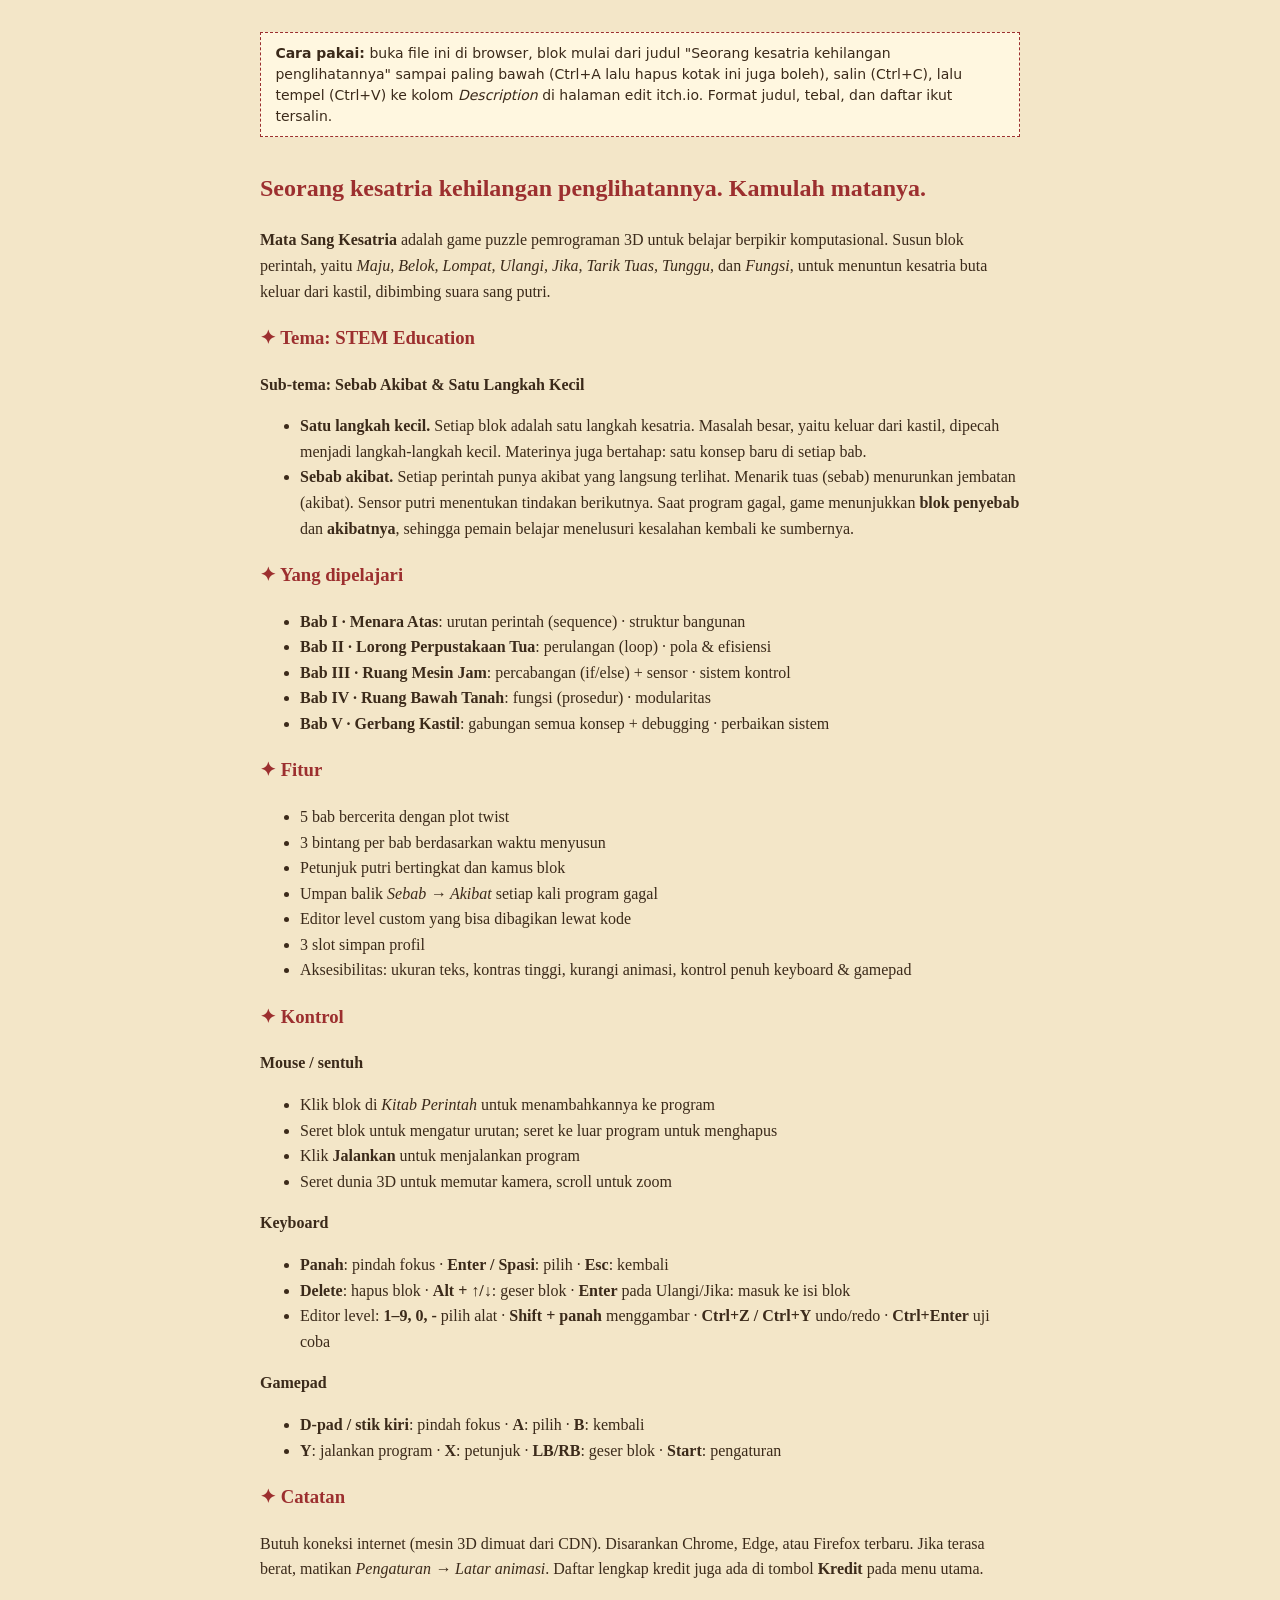
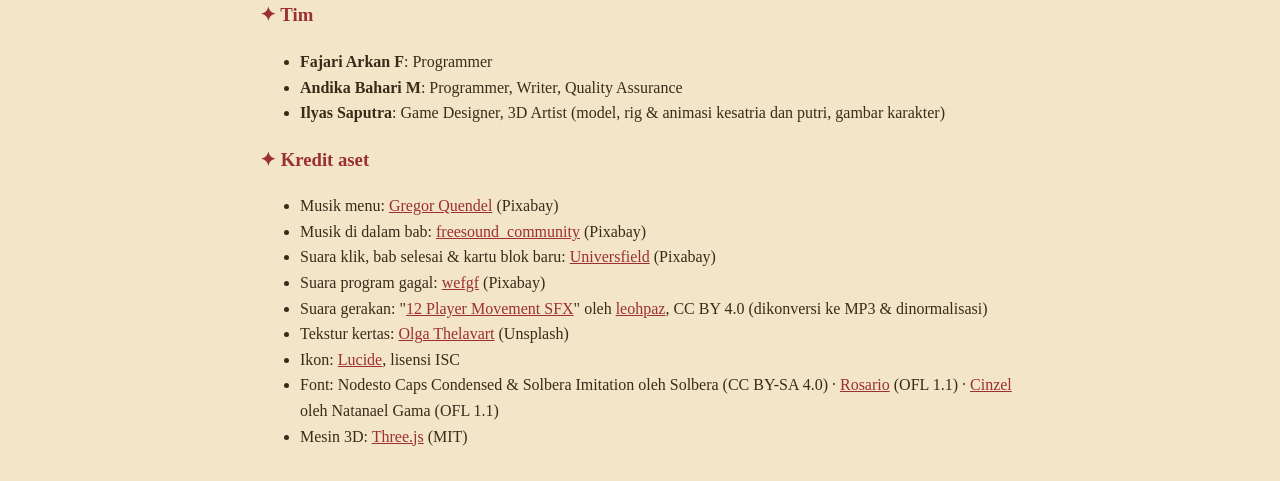
==== docs/itch/description.html @ fca39ca4 "Add itch.io description and image generation script for "Mata Sang Kesatria" - Created a new HTML fi" ====
<!doctype html>
<html lang="id">
<head>
<meta charset="utf-8">
<title>Deskripsi itch.io: Mata Sang Kesatria</title>
<style>
  /* Gaya hanya untuk pratinjau lokal. Saat ditempel ke itch.io, warna & font mengikuti tema halaman. */
  body { max-width: 760px; margin: 2rem auto; padding: 0 1rem; font: 16px/1.6 Georgia, serif; color: #3b2a1a; background: #f3e6c8; }
  .howto { background: #fff7e0; border: 1px dashed #9c2f2f; padding: .6rem .9rem; font: 14px/1.5 system-ui, sans-serif; margin-bottom: 2rem; }
  h2, h3 { color: #9c2f2f; }
  a { color: #9c2f2f; }
</style>
</head>
<body>
<div class="howto">
  <b>Cara pakai:</b> buka file ini di browser, blok mulai dari judul "Seorang kesatria kehilangan penglihatannya" sampai paling bawah (Ctrl+A lalu hapus kotak ini juga boleh), salin (Ctrl+C), lalu tempel (Ctrl+V) ke kolom <i>Description</i> di halaman edit itch.io. Format judul, tebal, dan daftar ikut tersalin.
</div>

<h2>Seorang kesatria kehilangan penglihatannya. Kamulah matanya.</h2>
<p><b>Mata Sang Kesatria</b> adalah game puzzle pemrograman 3D untuk belajar berpikir komputasional. Susun blok perintah, yaitu <i>Maju, Belok, Lompat, Ulangi, Jika, Tarik Tuas, Tunggu,</i> dan <i>Fungsi</i>, untuk menuntun kesatria buta keluar dari kastil, dibimbing suara sang putri.</p>

<h3>✦ Tema: STEM Education</h3>
<p><b>Sub-tema: Sebab Akibat &amp; Satu Langkah Kecil</b></p>
<ul>
  <li><b>Satu langkah kecil.</b> Setiap blok adalah satu langkah kesatria. Masalah besar, yaitu keluar dari kastil, dipecah menjadi langkah-langkah kecil. Materinya juga bertahap: satu konsep baru di setiap bab.</li>
  <li><b>Sebab akibat.</b> Setiap perintah punya akibat yang langsung terlihat. Menarik tuas (sebab) menurunkan jembatan (akibat). Sensor putri menentukan tindakan berikutnya. Saat program gagal, game menunjukkan <b>blok penyebab</b> dan <b>akibatnya</b>, sehingga pemain belajar menelusuri kesalahan kembali ke sumbernya.</li>
</ul>

<h3>✦ Yang dipelajari</h3>
<ul>
  <li><b>Bab I · Menara Atas</b>: urutan perintah (sequence) · struktur bangunan</li>
  <li><b>Bab II · Lorong Perpustakaan Tua</b>: perulangan (loop) · pola &amp; efisiensi</li>
  <li><b>Bab III · Ruang Mesin Jam</b>: percabangan (if/else) + sensor · sistem kontrol</li>
  <li><b>Bab IV · Ruang Bawah Tanah</b>: fungsi (prosedur) · modularitas</li>
  <li><b>Bab V · Gerbang Kastil</b>: gabungan semua konsep + debugging · perbaikan sistem</li>
</ul>

<h3>✦ Fitur</h3>
<ul>
  <li>5 bab bercerita dengan plot twist</li>
  <li>3 bintang per bab berdasarkan waktu menyusun</li>
  <li>Petunjuk putri bertingkat dan kamus blok</li>
  <li>Umpan balik <i>Sebab → Akibat</i> setiap kali program gagal</li>
  <li>Editor level custom yang bisa dibagikan lewat kode</li>
  <li>3 slot simpan profil</li>
  <li>Aksesibilitas: ukuran teks, kontras tinggi, kurangi animasi, kontrol penuh keyboard &amp; gamepad</li>
</ul>

<h3>✦ Kontrol</h3>
<p><b>Mouse / sentuh</b></p>
<ul>
  <li>Klik blok di <i>Kitab Perintah</i> untuk menambahkannya ke program</li>
  <li>Seret blok untuk mengatur urutan; seret ke luar program untuk menghapus</li>
  <li>Klik <b>Jalankan</b> untuk menjalankan program</li>
  <li>Seret dunia 3D untuk memutar kamera, scroll untuk zoom</li>
</ul>
<p><b>Keyboard</b></p>
<ul>
  <li><b>Panah</b>: pindah fokus · <b>Enter / Spasi</b>: pilih · <b>Esc</b>: kembali</li>
  <li><b>Delete</b>: hapus blok · <b>Alt + ↑/↓</b>: geser blok · <b>Enter</b> pada Ulangi/Jika: masuk ke isi blok</li>
  <li>Editor level: <b>1–9, 0, -</b> pilih alat · <b>Shift + panah</b> menggambar · <b>Ctrl+Z / Ctrl+Y</b> undo/redo · <b>Ctrl+Enter</b> uji coba</li>
</ul>
<p><b>Gamepad</b></p>
<ul>
  <li><b>D-pad / stik kiri</b>: pindah fokus · <b>A</b>: pilih · <b>B</b>: kembali</li>
  <li><b>Y</b>: jalankan program · <b>X</b>: petunjuk · <b>LB/RB</b>: geser blok · <b>Start</b>: pengaturan</li>
</ul>

<h3>✦ Catatan</h3>
<p>Butuh koneksi internet (mesin 3D dimuat dari CDN). Disarankan Chrome, Edge, atau Firefox terbaru. Jika terasa berat, matikan <i>Pengaturan → Latar animasi</i>. Daftar lengkap kredit juga ada di tombol <b>Kredit</b> pada menu utama.</p>

<h3>✦ Tim</h3>
<ul>
  <li><b>Fajari Arkan F</b>: Programmer</li>
  <li><b>Andika Bahari M</b>: Programmer, Writer, Quality Assurance</li>
  <li><b>Ilyas Saputra</b>: Game Designer, 3D Artist (model, rig &amp; animasi kesatria dan putri, gambar karakter)</li>
</ul>

<h3>✦ Kredit aset</h3>
<ul>
  <li>Musik menu: <a href="https://pixabay.com/users/gregorquendel-19912121/">Gregor Quendel</a> (Pixabay)</li>
  <li>Musik di dalam bab: <a href="https://pixabay.com/users/freesound_community-46691455/">freesound_community</a> (Pixabay)</li>
  <li>Suara klik, bab selesai &amp; kartu blok baru: <a href="https://pixabay.com/users/universfield-28281460/">Universfield</a> (Pixabay)</li>
  <li>Suara program gagal: <a href="https://pixabay.com/users/wefgf-52753747/">wefgf</a> (Pixabay)</li>
  <li>Suara gerakan: "<a href="https://opengameart.org/content/12-player-movement-sfx">12 Player Movement SFX</a>" oleh <a href="https://opengameart.org/users/leohpaz">leohpaz</a>, CC BY 4.0 (dikonversi ke MP3 &amp; dinormalisasi)</li>
  <li>Tekstur kertas: <a href="https://unsplash.com/@olga_o">Olga Thelavart</a> (Unsplash)</li>
  <li>Ikon: <a href="https://lucide.dev">Lucide</a>, lisensi ISC</li>
  <li>Font: Nodesto Caps Condensed &amp; Solbera Imitation oleh Solbera (CC BY-SA 4.0) · <a href="https://github.com/Omnibus-Type/Rosario">Rosario</a> (OFL 1.1) · <a href="https://fonts.google.com/specimen/Cinzel">Cinzel</a> oleh Natanael Gama (OFL 1.1)</li>
  <li>Mesin 3D: <a href="https://threejs.org">Three.js</a> (MIT)</li>
</ul>
</body>
</html>
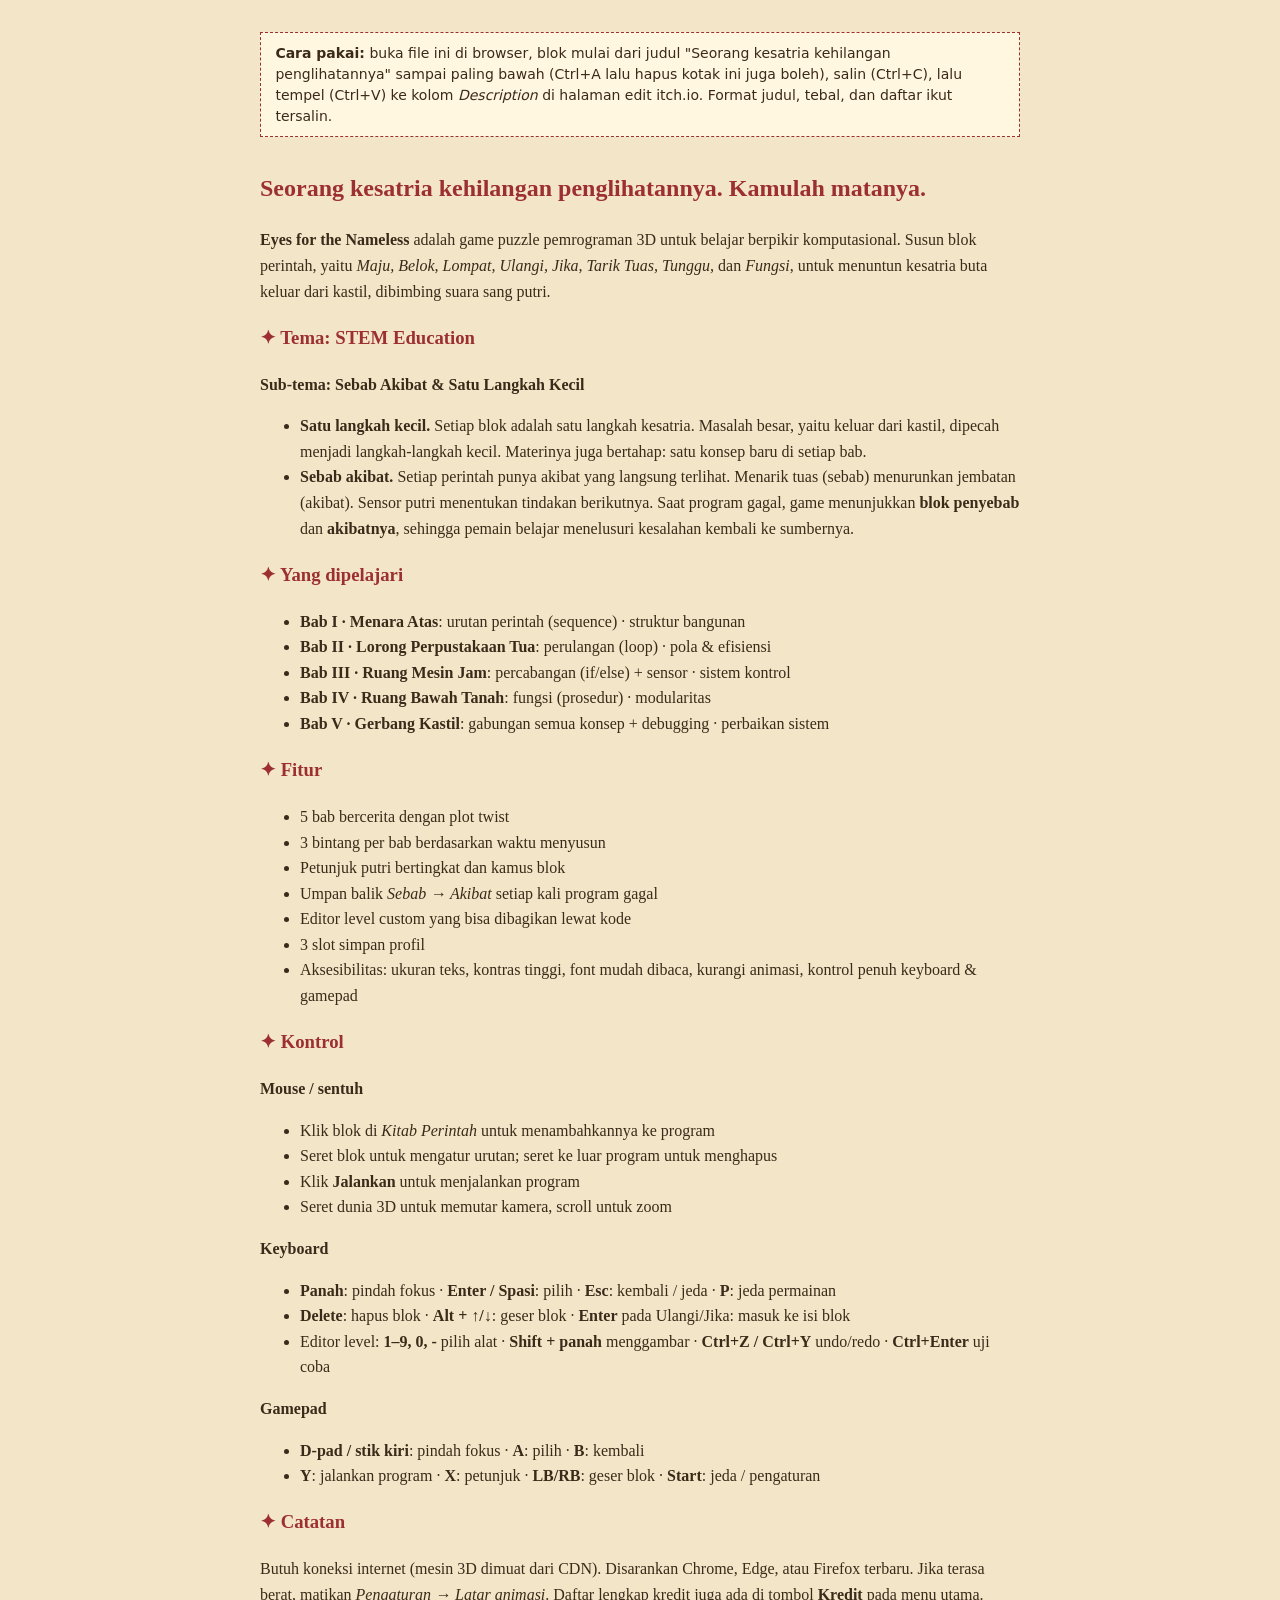
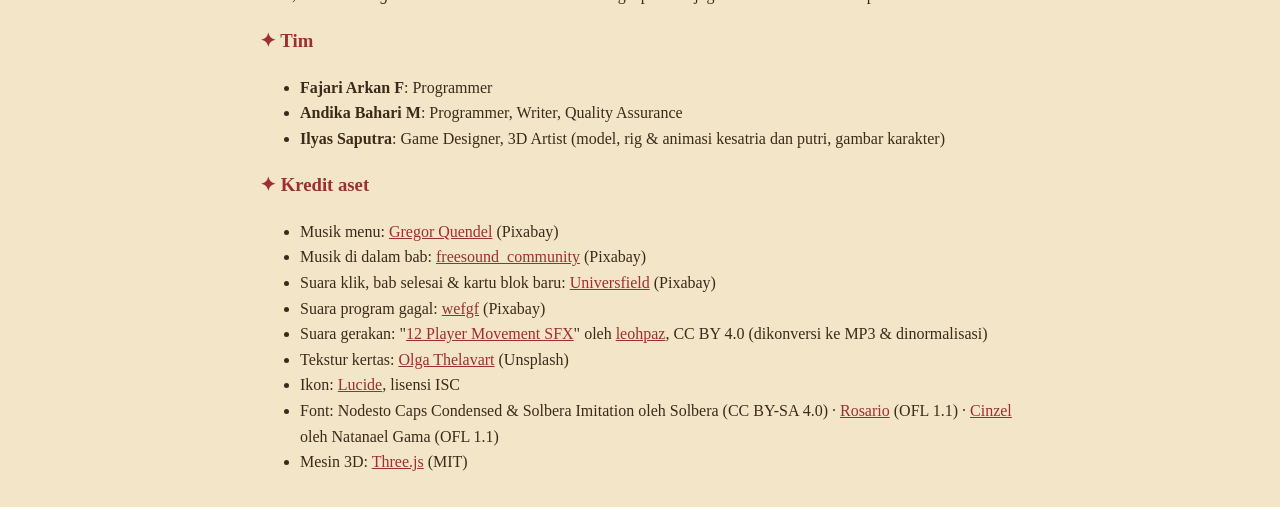
==== commit eaa081d0: "Add configurable 3D assets and accessibility options Move model settings into a dedicated asset conf" ====
--- a/docs/itch/description.html
+++ b/docs/itch/description.html
@@ -2,7 +2,7 @@
 <html lang="id">
 <head>
 <meta charset="utf-8">
-<title>Deskripsi itch.io: Mata Sang Kesatria</title>
+<title>Deskripsi itch.io: Eyes for the Nameless</title>
 <style>
   /* Gaya hanya untuk pratinjau lokal. Saat ditempel ke itch.io, warna & font mengikuti tema halaman. */
   body { max-width: 760px; margin: 2rem auto; padding: 0 1rem; font: 16px/1.6 Georgia, serif; color: #3b2a1a; background: #f3e6c8; }
@@ -17,7 +17,7 @@
 </div>
 
 <h2>Seorang kesatria kehilangan penglihatannya. Kamulah matanya.</h2>
-<p><b>Mata Sang Kesatria</b> adalah game puzzle pemrograman 3D untuk belajar berpikir komputasional. Susun blok perintah, yaitu <i>Maju, Belok, Lompat, Ulangi, Jika, Tarik Tuas, Tunggu,</i> dan <i>Fungsi</i>, untuk menuntun kesatria buta keluar dari kastil, dibimbing suara sang putri.</p>
+<p><b>Eyes for the Nameless</b> adalah game puzzle pemrograman 3D untuk belajar berpikir komputasional. Susun blok perintah, yaitu <i>Maju, Belok, Lompat, Ulangi, Jika, Tarik Tuas, Tunggu,</i> dan <i>Fungsi</i>, untuk menuntun kesatria buta keluar dari kastil, dibimbing suara sang putri.</p>
 
 <h3>✦ Tema: STEM Education</h3>
 <p><b>Sub-tema: Sebab Akibat &amp; Satu Langkah Kecil</b></p>
@@ -43,7 +43,7 @@
   <li>Umpan balik <i>Sebab → Akibat</i> setiap kali program gagal</li>
   <li>Editor level custom yang bisa dibagikan lewat kode</li>
   <li>3 slot simpan profil</li>
-  <li>Aksesibilitas: ukuran teks, kontras tinggi, kurangi animasi, kontrol penuh keyboard &amp; gamepad</li>
+  <li>Aksesibilitas: ukuran teks, kontras tinggi, font mudah dibaca, kurangi animasi, kontrol penuh keyboard &amp; gamepad</li>
 </ul>
 
 <h3>✦ Kontrol</h3>
@@ -56,14 +56,14 @@
 </ul>
 <p><b>Keyboard</b></p>
 <ul>
-  <li><b>Panah</b>: pindah fokus · <b>Enter / Spasi</b>: pilih · <b>Esc</b>: kembali</li>
+  <li><b>Panah</b>: pindah fokus · <b>Enter / Spasi</b>: pilih · <b>Esc</b>: kembali / jeda · <b>P</b>: jeda permainan</li>
   <li><b>Delete</b>: hapus blok · <b>Alt + ↑/↓</b>: geser blok · <b>Enter</b> pada Ulangi/Jika: masuk ke isi blok</li>
   <li>Editor level: <b>1–9, 0, -</b> pilih alat · <b>Shift + panah</b> menggambar · <b>Ctrl+Z / Ctrl+Y</b> undo/redo · <b>Ctrl+Enter</b> uji coba</li>
 </ul>
 <p><b>Gamepad</b></p>
 <ul>
   <li><b>D-pad / stik kiri</b>: pindah fokus · <b>A</b>: pilih · <b>B</b>: kembali</li>
-  <li><b>Y</b>: jalankan program · <b>X</b>: petunjuk · <b>LB/RB</b>: geser blok · <b>Start</b>: pengaturan</li>
+  <li><b>Y</b>: jalankan program · <b>X</b>: petunjuk · <b>LB/RB</b>: geser blok · <b>Start</b>: jeda / pengaturan</li>
 </ul>
 
 <h3>✦ Catatan</h3>
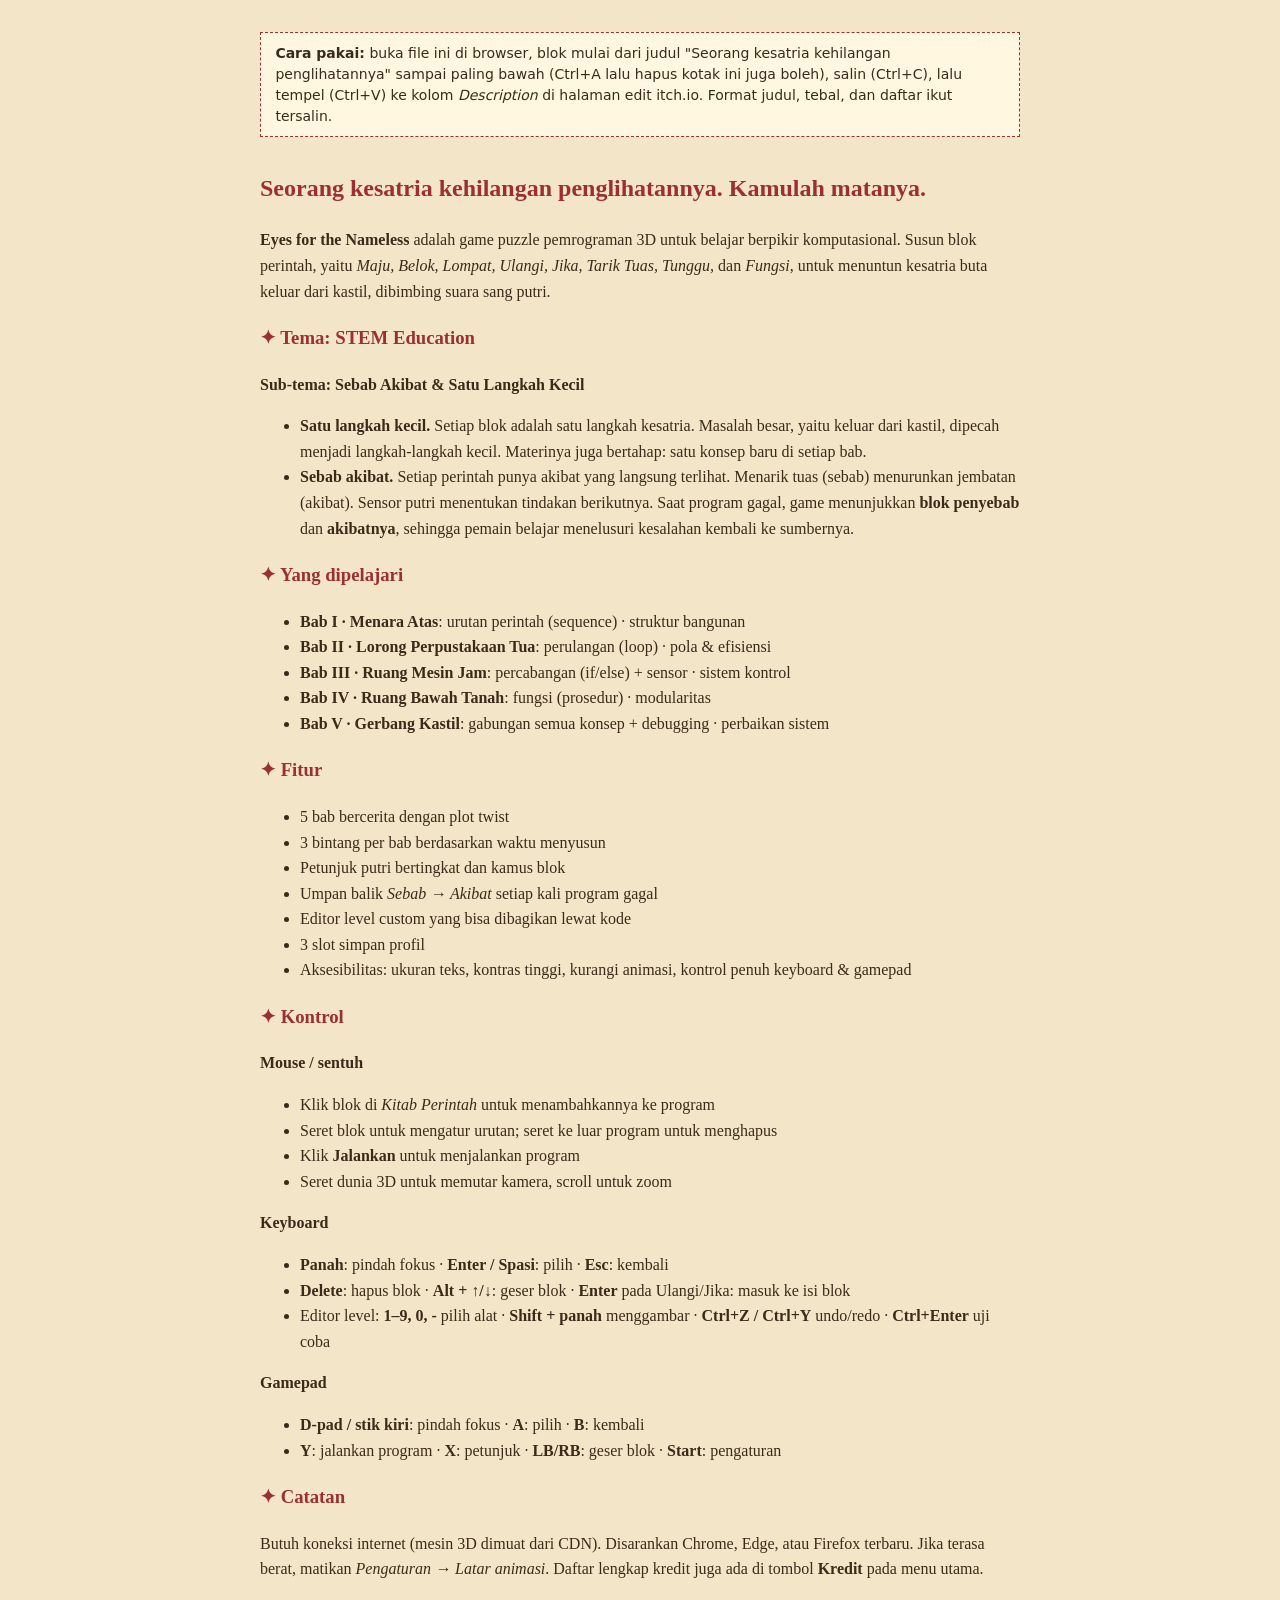
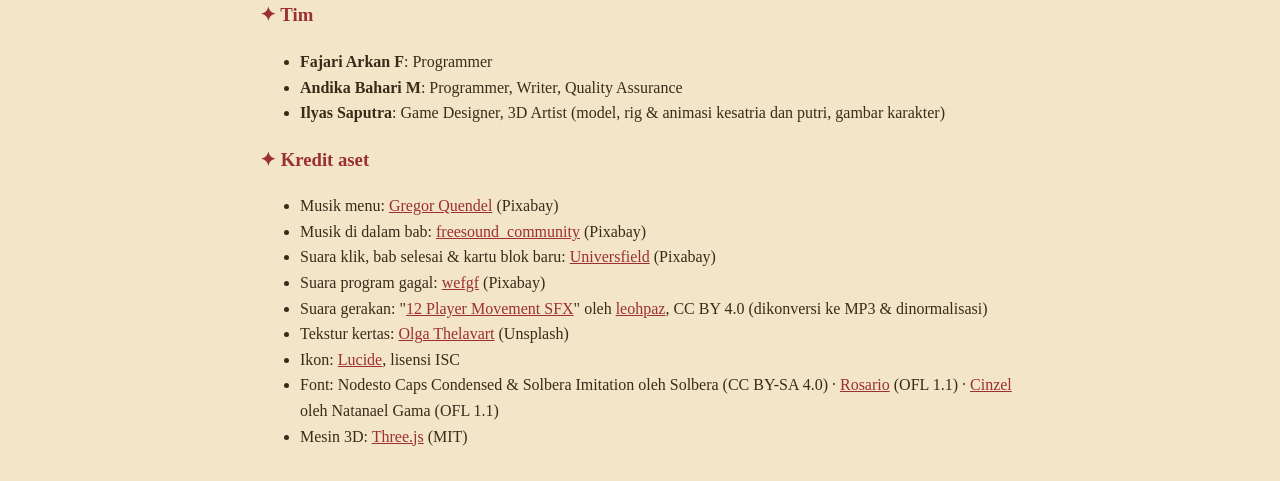
==== commit 301e380e: "fix animasi" ====
--- a/docs/itch/description.html
+++ b/docs/itch/description.html
@@ -43,7 +43,7 @@
   <li>Umpan balik <i>Sebab → Akibat</i> setiap kali program gagal</li>
   <li>Editor level custom yang bisa dibagikan lewat kode</li>
   <li>3 slot simpan profil</li>
-  <li>Aksesibilitas: ukuran teks, kontras tinggi, font mudah dibaca, kurangi animasi, kontrol penuh keyboard &amp; gamepad</li>
+  <li>Aksesibilitas: ukuran teks, kontras tinggi, kurangi animasi, kontrol penuh keyboard &amp; gamepad</li>
 </ul>
 
 <h3>✦ Kontrol</h3>
@@ -56,14 +56,14 @@
 </ul>
 <p><b>Keyboard</b></p>
 <ul>
-  <li><b>Panah</b>: pindah fokus · <b>Enter / Spasi</b>: pilih · <b>Esc</b>: kembali / jeda · <b>P</b>: jeda permainan</li>
+  <li><b>Panah</b>: pindah fokus · <b>Enter / Spasi</b>: pilih · <b>Esc</b>: kembali</li>
   <li><b>Delete</b>: hapus blok · <b>Alt + ↑/↓</b>: geser blok · <b>Enter</b> pada Ulangi/Jika: masuk ke isi blok</li>
   <li>Editor level: <b>1–9, 0, -</b> pilih alat · <b>Shift + panah</b> menggambar · <b>Ctrl+Z / Ctrl+Y</b> undo/redo · <b>Ctrl+Enter</b> uji coba</li>
 </ul>
 <p><b>Gamepad</b></p>
 <ul>
   <li><b>D-pad / stik kiri</b>: pindah fokus · <b>A</b>: pilih · <b>B</b>: kembali</li>
-  <li><b>Y</b>: jalankan program · <b>X</b>: petunjuk · <b>LB/RB</b>: geser blok · <b>Start</b>: jeda / pengaturan</li>
+  <li><b>Y</b>: jalankan program · <b>X</b>: petunjuk · <b>LB/RB</b>: geser blok · <b>Start</b>: pengaturan</li>
 </ul>
 
 <h3>✦ Catatan</h3>
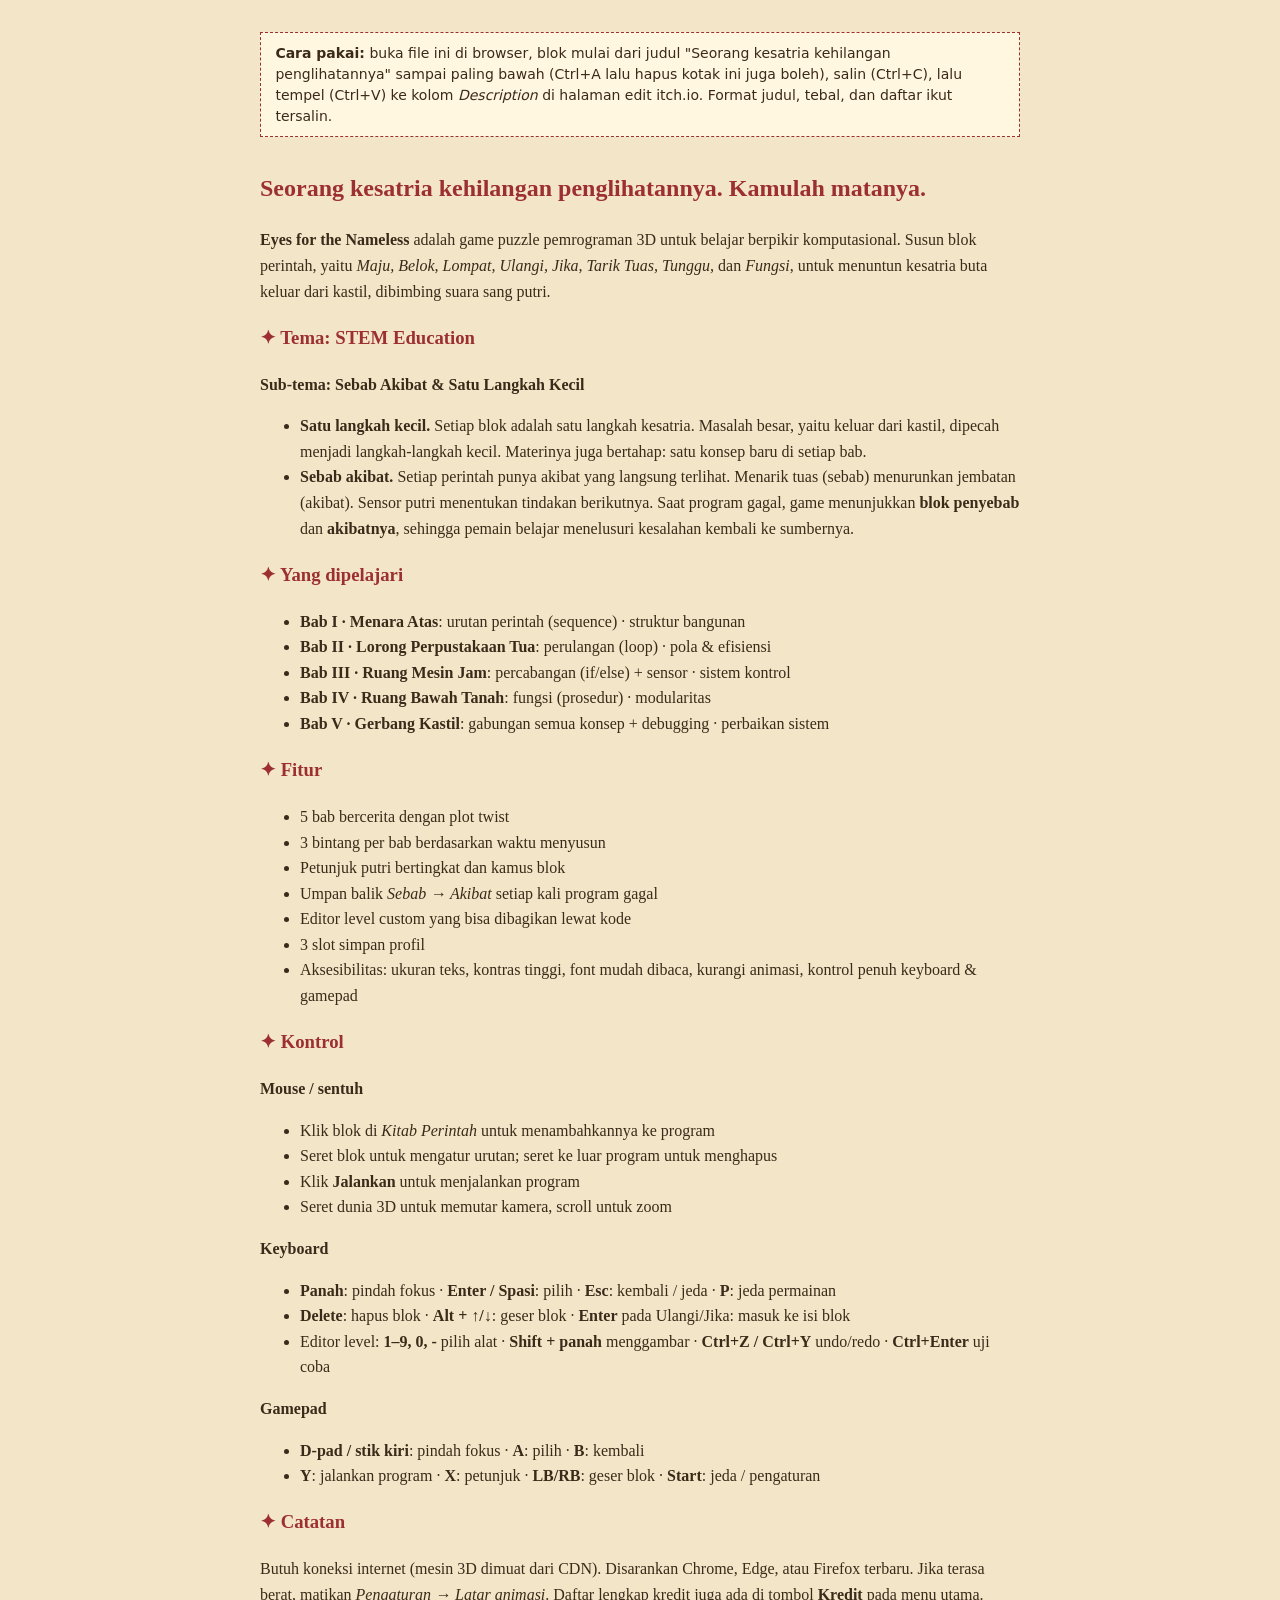
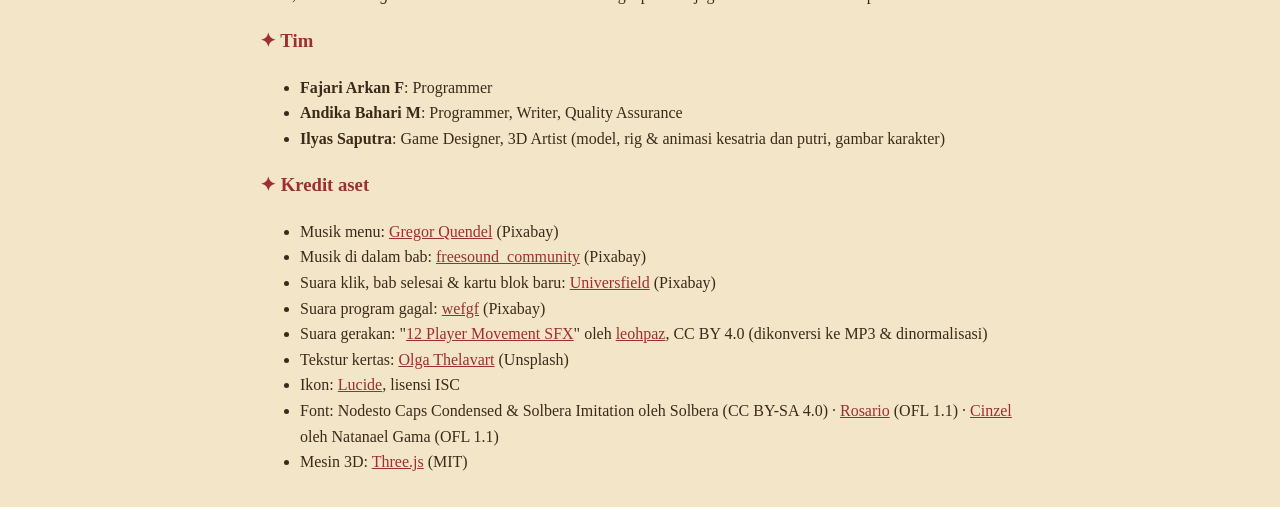
==== commit e6b093c5: "Merge branch 'main' of https://github.com/fajar-i/ignite" ====
--- a/docs/itch/description.html
+++ b/docs/itch/description.html
@@ -43,7 +43,7 @@
   <li>Umpan balik <i>Sebab → Akibat</i> setiap kali program gagal</li>
   <li>Editor level custom yang bisa dibagikan lewat kode</li>
   <li>3 slot simpan profil</li>
-  <li>Aksesibilitas: ukuran teks, kontras tinggi, kurangi animasi, kontrol penuh keyboard &amp; gamepad</li>
+  <li>Aksesibilitas: ukuran teks, kontras tinggi, font mudah dibaca, kurangi animasi, kontrol penuh keyboard &amp; gamepad</li>
 </ul>
 
 <h3>✦ Kontrol</h3>
@@ -56,14 +56,14 @@
 </ul>
 <p><b>Keyboard</b></p>
 <ul>
-  <li><b>Panah</b>: pindah fokus · <b>Enter / Spasi</b>: pilih · <b>Esc</b>: kembali</li>
+  <li><b>Panah</b>: pindah fokus · <b>Enter / Spasi</b>: pilih · <b>Esc</b>: kembali / jeda · <b>P</b>: jeda permainan</li>
   <li><b>Delete</b>: hapus blok · <b>Alt + ↑/↓</b>: geser blok · <b>Enter</b> pada Ulangi/Jika: masuk ke isi blok</li>
   <li>Editor level: <b>1–9, 0, -</b> pilih alat · <b>Shift + panah</b> menggambar · <b>Ctrl+Z / Ctrl+Y</b> undo/redo · <b>Ctrl+Enter</b> uji coba</li>
 </ul>
 <p><b>Gamepad</b></p>
 <ul>
   <li><b>D-pad / stik kiri</b>: pindah fokus · <b>A</b>: pilih · <b>B</b>: kembali</li>
-  <li><b>Y</b>: jalankan program · <b>X</b>: petunjuk · <b>LB/RB</b>: geser blok · <b>Start</b>: pengaturan</li>
+  <li><b>Y</b>: jalankan program · <b>X</b>: petunjuk · <b>LB/RB</b>: geser blok · <b>Start</b>: jeda / pengaturan</li>
 </ul>
 
 <h3>✦ Catatan</h3>
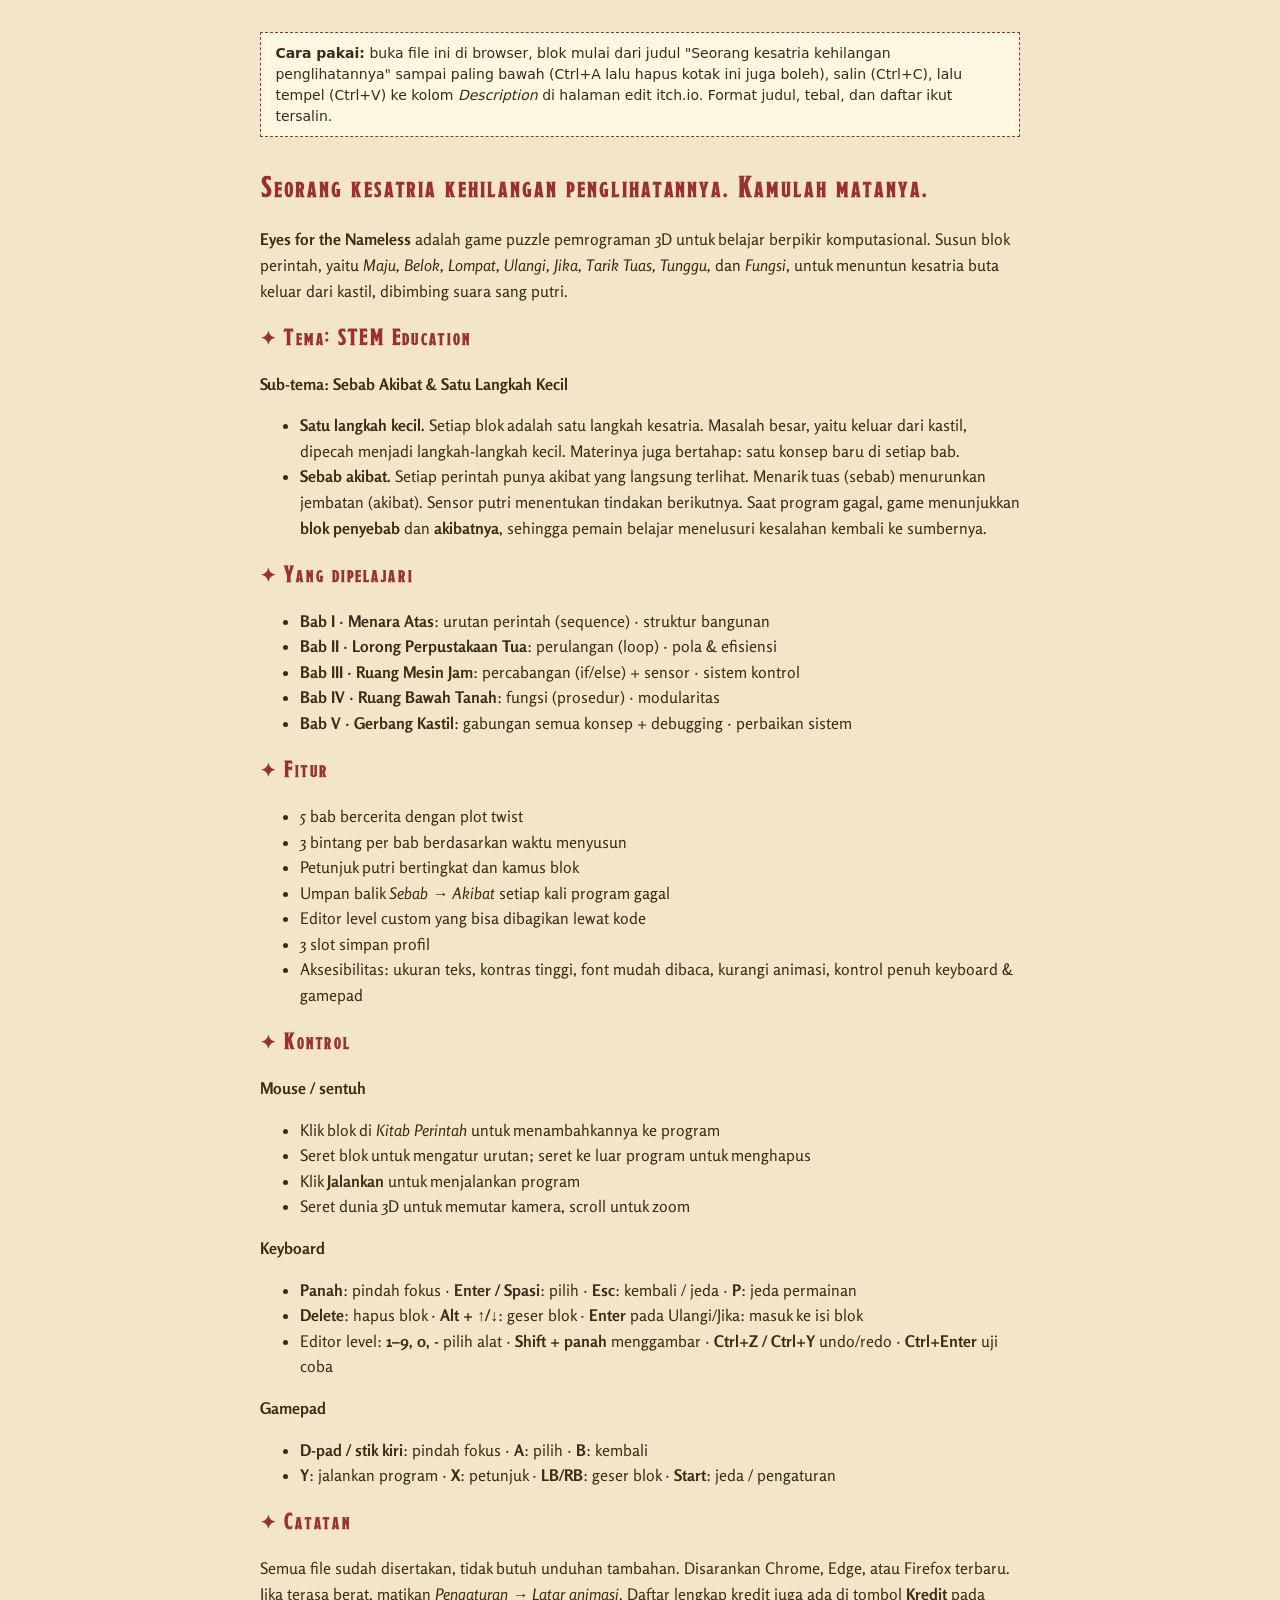
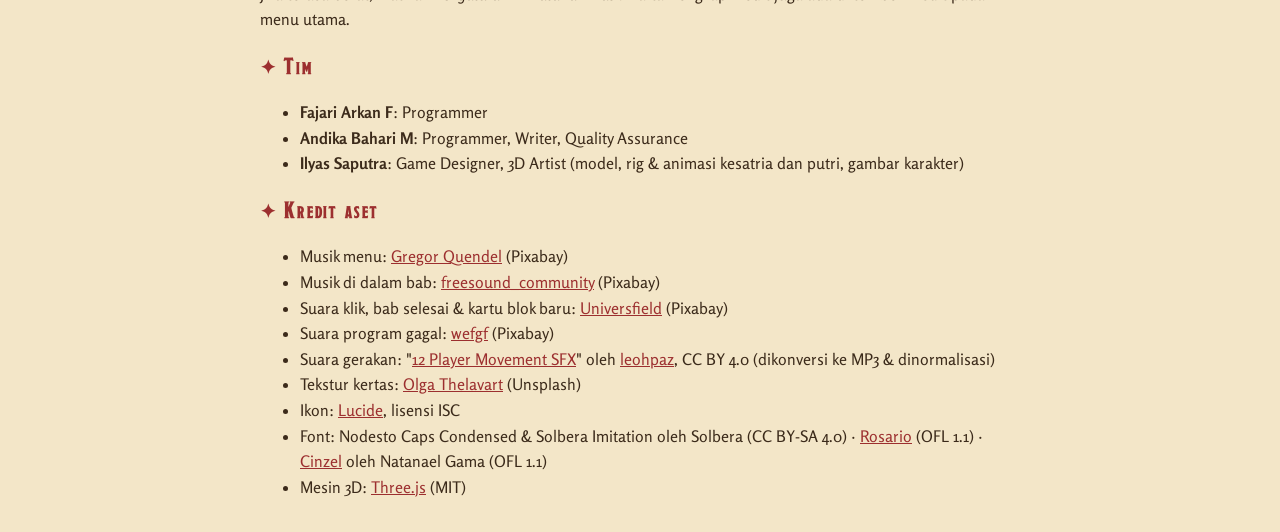
==== commit dbb9dfd2: "lokalisasi library dan adjustment ui" ====
--- a/docs/itch/description.html
+++ b/docs/itch/description.html
@@ -4,10 +4,14 @@
 <meta charset="utf-8">
 <title>Deskripsi itch.io: Eyes for the Nameless</title>
 <style>
-  /* Gaya hanya untuk pratinjau lokal. Saat ditempel ke itch.io, warna & font mengikuti tema halaman. */
-  body { max-width: 760px; margin: 2rem auto; padding: 0 1rem; font: 16px/1.6 Georgia, serif; color: #3b2a1a; background: #f3e6c8; }
+  /* Gaya hanya untuk pratinjau lokal (font sama dengan game, dari assets/fonts).
+     Saat ditempel ke itch.io, warna & font mengikuti pengaturan Edit theme. */
+  @font-face { font-family: "Nodesto Caps Condensed"; src: url("../../assets/fonts/NodestoCapsCondensed-Bold.otf") format("opentype"); font-weight: 100 900; size-adjust: 125%; }
+  @font-face { font-family: "Rosario"; src: url("../../assets/fonts/rosario/Rosario-VariableFont_wght.ttf") format("truetype"); font-weight: 300 700; font-style: normal; }
+  @font-face { font-family: "Rosario"; src: url("../../assets/fonts/rosario/Rosario-Italic-VariableFont_wght.ttf") format("truetype"); font-weight: 300 700; font-style: italic; }
+  body { max-width: 760px; margin: 2rem auto; padding: 0 1rem; font: 16px/1.6 "Rosario", Georgia, serif; color: #3b2a1a; background: #f3e6c8; }
   .howto { background: #fff7e0; border: 1px dashed #9c2f2f; padding: .6rem .9rem; font: 14px/1.5 system-ui, sans-serif; margin-bottom: 2rem; }
-  h2, h3 { color: #9c2f2f; }
+  h2, h3 { color: #9c2f2f; font-family: "Nodesto Caps Condensed", Georgia, serif; font-weight: 700; letter-spacing: 0.04em; }
   a { color: #9c2f2f; }
 </style>
 </head>
@@ -67,7 +71,7 @@
 </ul>
 
 <h3>✦ Catatan</h3>
-<p>Butuh koneksi internet (mesin 3D dimuat dari CDN). Disarankan Chrome, Edge, atau Firefox terbaru. Jika terasa berat, matikan <i>Pengaturan → Latar animasi</i>. Daftar lengkap kredit juga ada di tombol <b>Kredit</b> pada menu utama.</p>
+<p>Semua file sudah disertakan, tidak butuh unduhan tambahan. Disarankan Chrome, Edge, atau Firefox terbaru. Jika terasa berat, matikan <i>Pengaturan → Latar animasi</i>. Daftar lengkap kredit juga ada di tombol <b>Kredit</b> pada menu utama.</p>
 
 <h3>✦ Tim</h3>
 <ul>
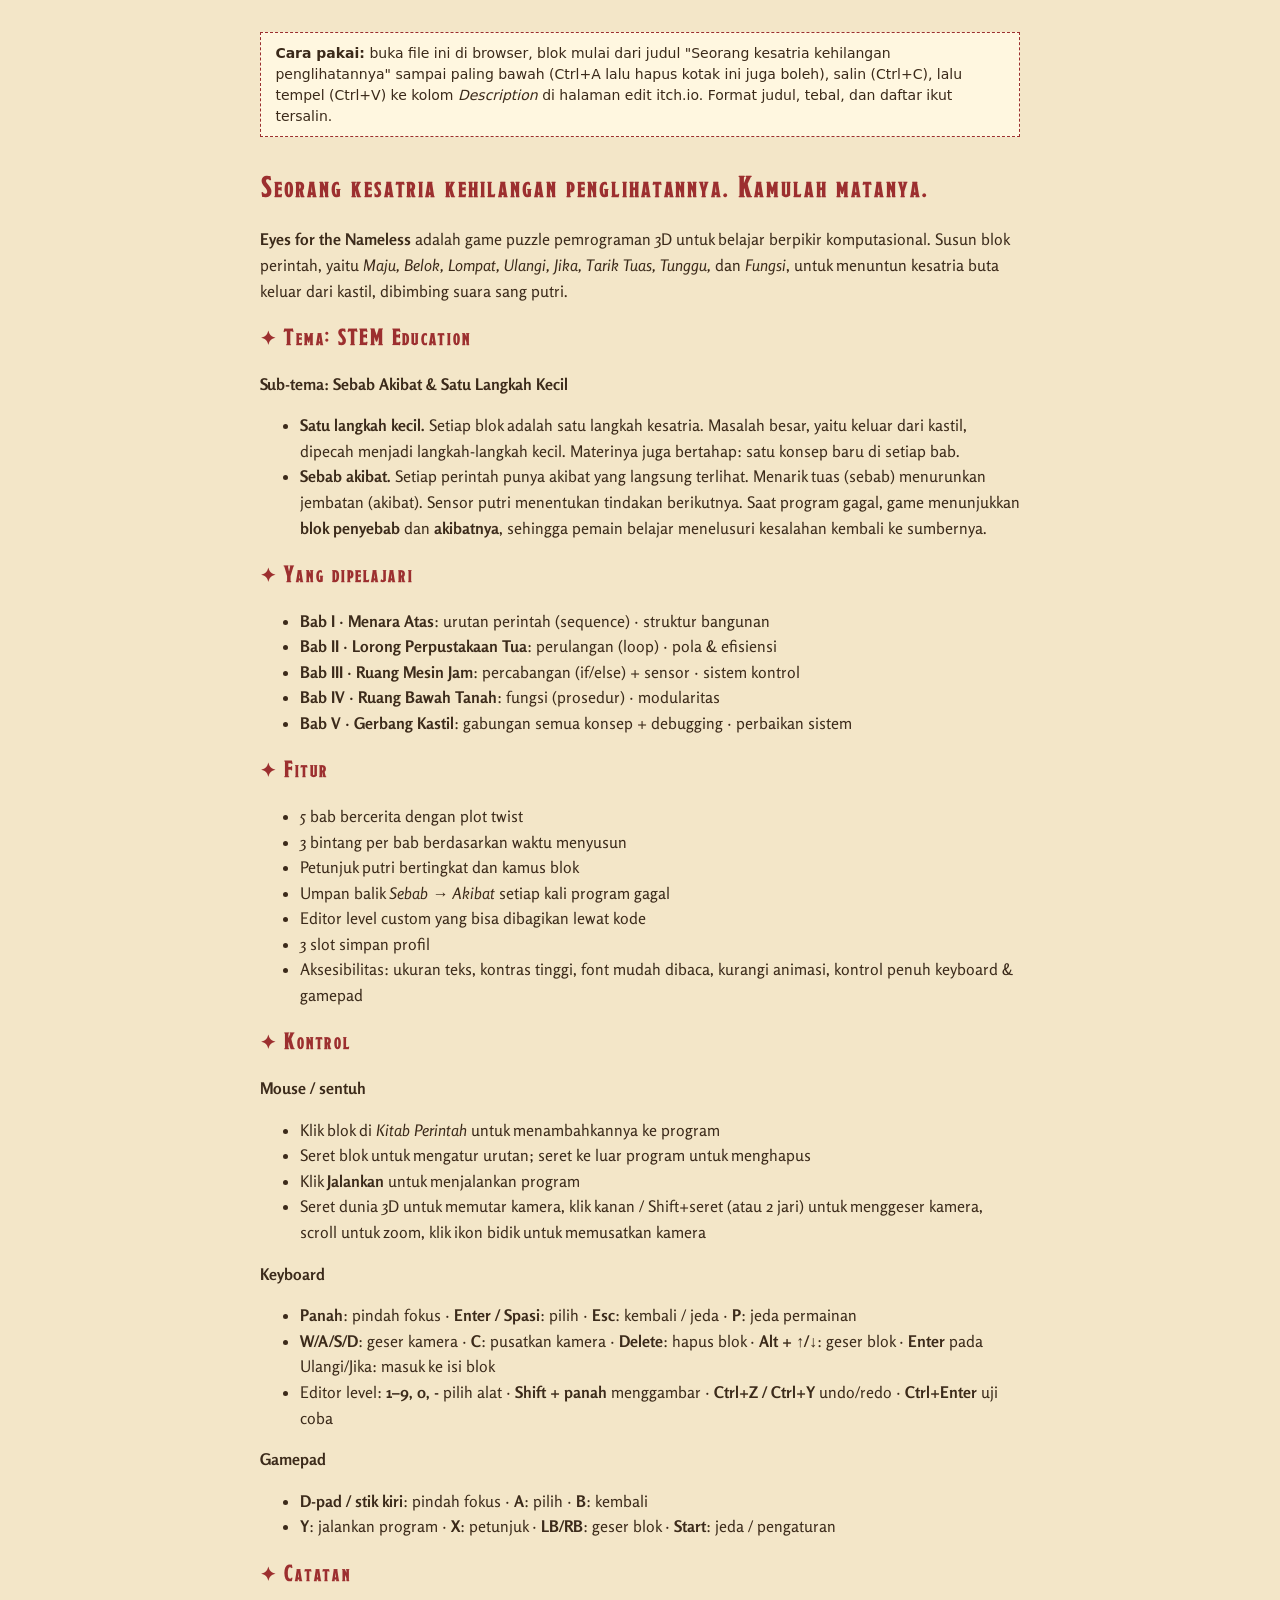
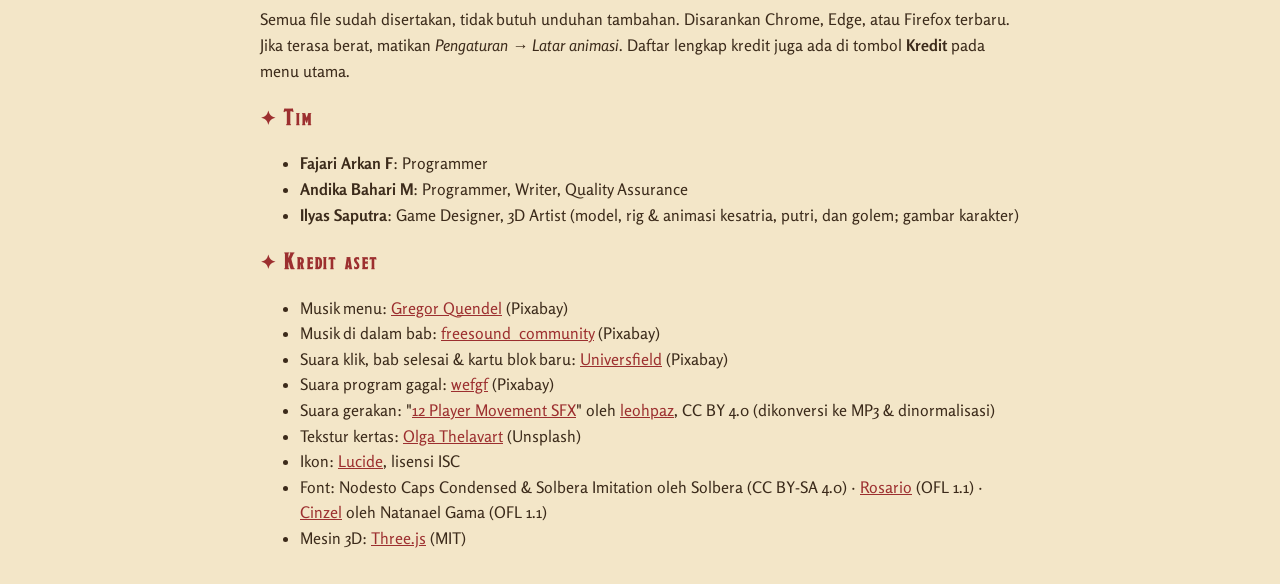
==== commit 72955d25: "Add Golem Models, Integration with the code and adding Camera movement" ====
--- a/docs/itch/description.html
+++ b/docs/itch/description.html
@@ -56,12 +56,12 @@
   <li>Klik blok di <i>Kitab Perintah</i> untuk menambahkannya ke program</li>
   <li>Seret blok untuk mengatur urutan; seret ke luar program untuk menghapus</li>
   <li>Klik <b>Jalankan</b> untuk menjalankan program</li>
-  <li>Seret dunia 3D untuk memutar kamera, scroll untuk zoom</li>
+  <li>Seret dunia 3D untuk memutar kamera, klik kanan / Shift+seret (atau 2 jari) untuk menggeser kamera, scroll untuk zoom, klik ikon bidik untuk memusatkan kamera</li>
 </ul>
 <p><b>Keyboard</b></p>
 <ul>
   <li><b>Panah</b>: pindah fokus · <b>Enter / Spasi</b>: pilih · <b>Esc</b>: kembali / jeda · <b>P</b>: jeda permainan</li>
-  <li><b>Delete</b>: hapus blok · <b>Alt + ↑/↓</b>: geser blok · <b>Enter</b> pada Ulangi/Jika: masuk ke isi blok</li>
+  <li><b>W/A/S/D</b>: geser kamera · <b>C</b>: pusatkan kamera · <b>Delete</b>: hapus blok · <b>Alt + ↑/↓</b>: geser blok · <b>Enter</b> pada Ulangi/Jika: masuk ke isi blok</li>
   <li>Editor level: <b>1–9, 0, -</b> pilih alat · <b>Shift + panah</b> menggambar · <b>Ctrl+Z / Ctrl+Y</b> undo/redo · <b>Ctrl+Enter</b> uji coba</li>
 </ul>
 <p><b>Gamepad</b></p>
@@ -77,7 +77,7 @@
 <ul>
   <li><b>Fajari Arkan F</b>: Programmer</li>
   <li><b>Andika Bahari M</b>: Programmer, Writer, Quality Assurance</li>
-  <li><b>Ilyas Saputra</b>: Game Designer, 3D Artist (model, rig &amp; animasi kesatria dan putri, gambar karakter)</li>
+  <li><b>Ilyas Saputra</b>: Game Designer, 3D Artist (model, rig &amp; animasi kesatria, putri, dan golem; gambar karakter)</li>
 </ul>
 
 <h3>✦ Kredit aset</h3>
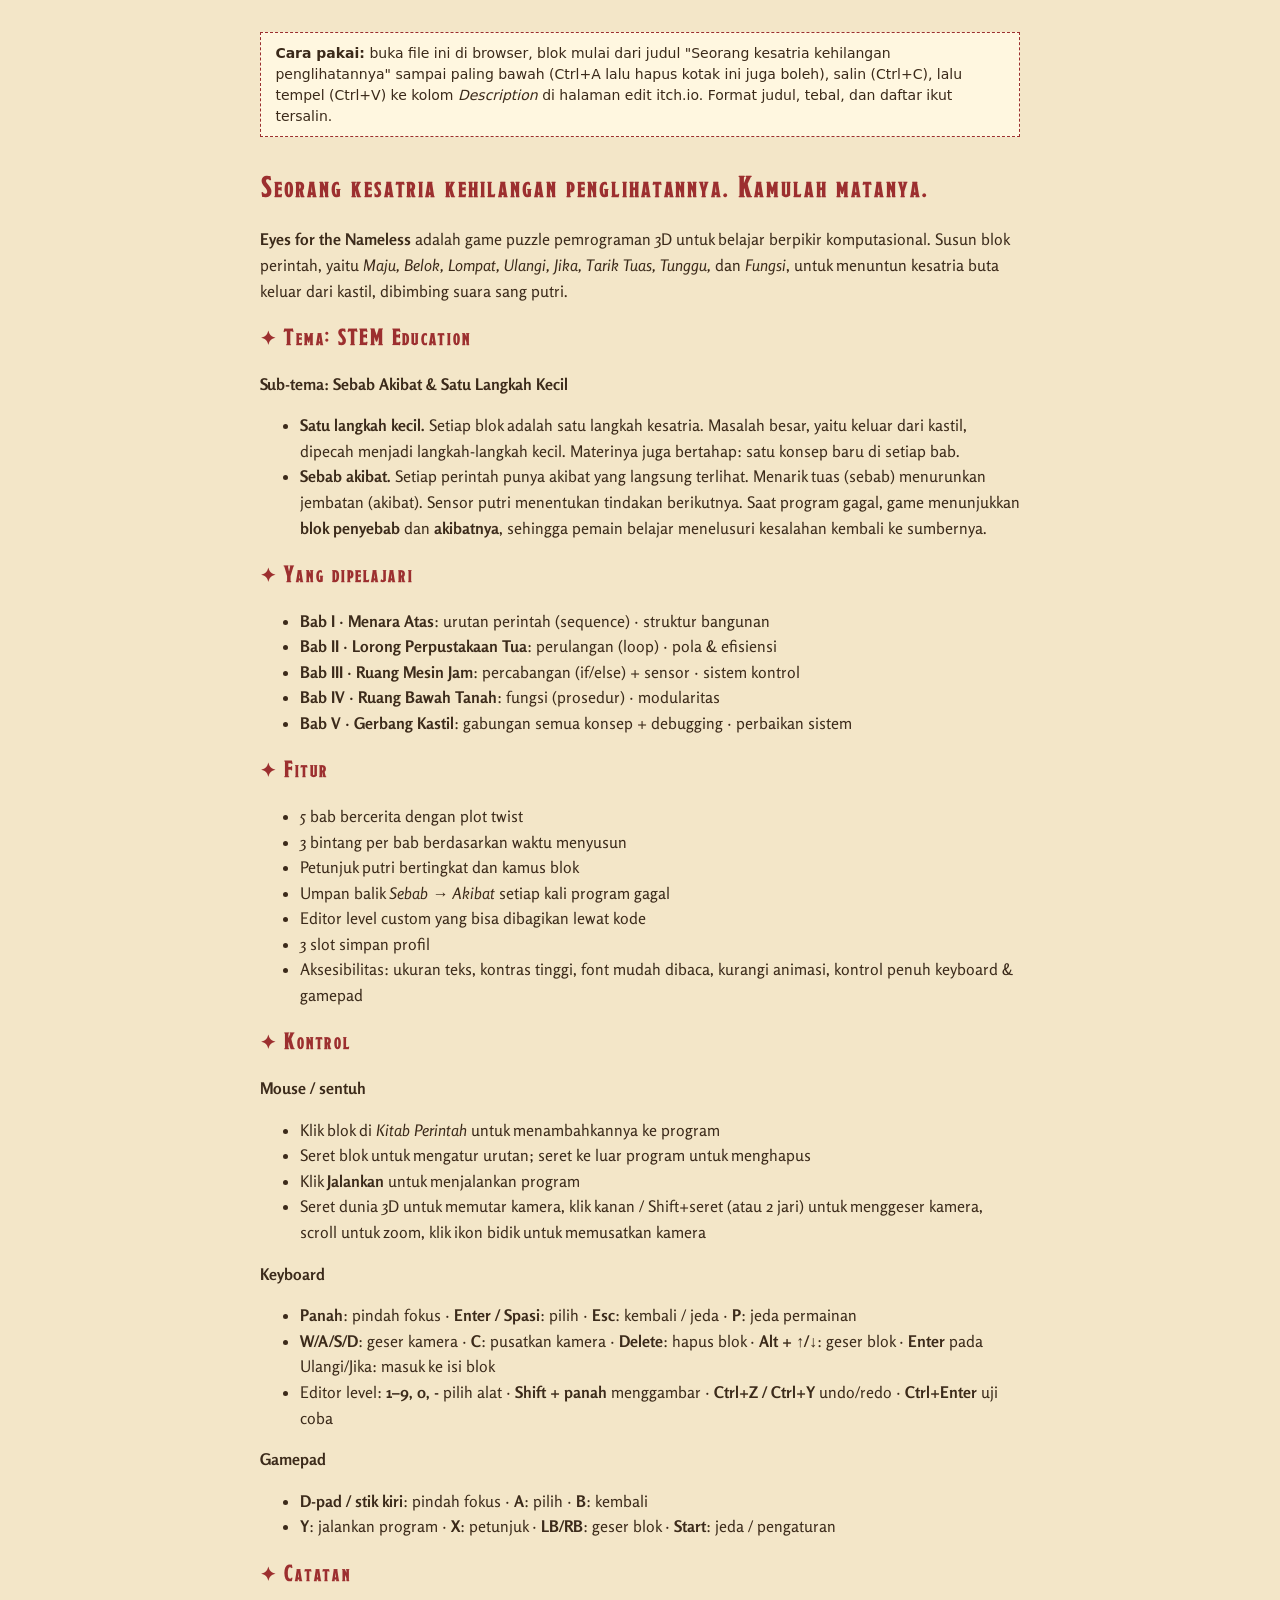
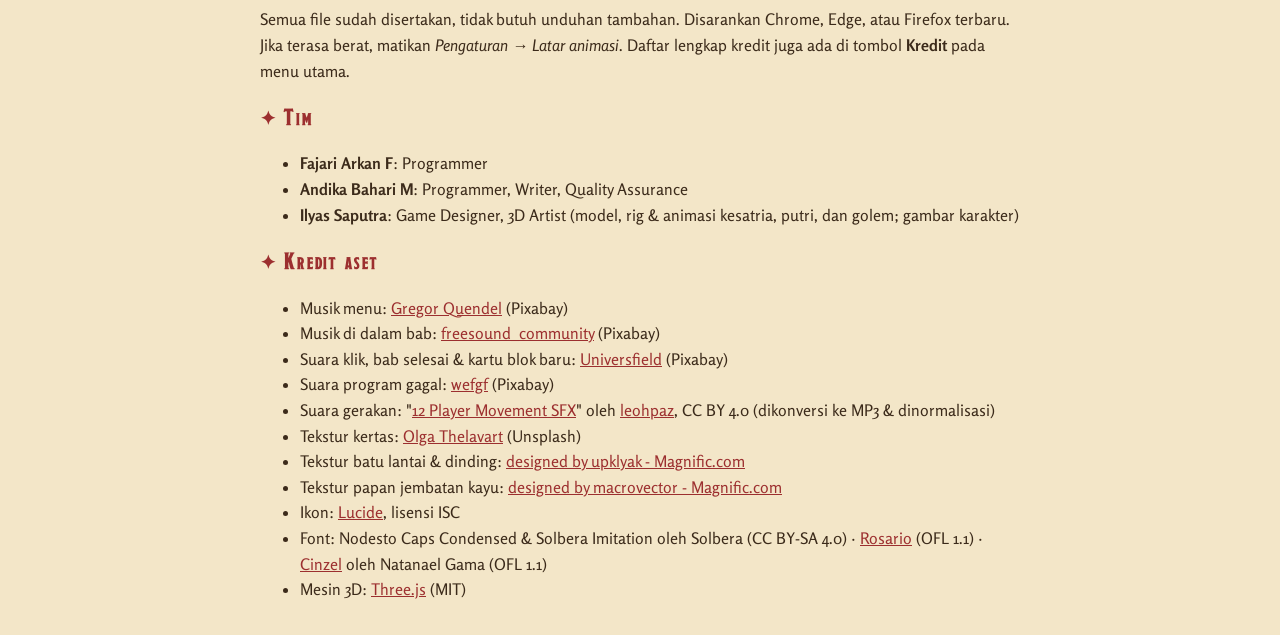
==== commit 5e9ddab5: "texture" ====
--- a/docs/itch/description.html
+++ b/docs/itch/description.html
@@ -88,6 +88,8 @@
   <li>Suara program gagal: <a href="https://pixabay.com/users/wefgf-52753747/">wefgf</a> (Pixabay)</li>
   <li>Suara gerakan: "<a href="https://opengameart.org/content/12-player-movement-sfx">12 Player Movement SFX</a>" oleh <a href="https://opengameart.org/users/leohpaz">leohpaz</a>, CC BY 4.0 (dikonversi ke MP3 &amp; dinormalisasi)</li>
   <li>Tekstur kertas: <a href="https://unsplash.com/@olga_o">Olga Thelavart</a> (Unsplash)</li>
+  <li>Tekstur batu lantai &amp; dinding: <a href="https://www.magnific.com">designed by upklyak - Magnific.com</a></li>
+  <li>Tekstur papan jembatan kayu: <a href="https://www.magnific.com">designed by macrovector - Magnific.com</a></li>
   <li>Ikon: <a href="https://lucide.dev">Lucide</a>, lisensi ISC</li>
   <li>Font: Nodesto Caps Condensed &amp; Solbera Imitation oleh Solbera (CC BY-SA 4.0) · <a href="https://github.com/Omnibus-Type/Rosario">Rosario</a> (OFL 1.1) · <a href="https://fonts.google.com/specimen/Cinzel">Cinzel</a> oleh Natanael Gama (OFL 1.1)</li>
   <li>Mesin 3D: <a href="https://threejs.org">Three.js</a> (MIT)</li>
